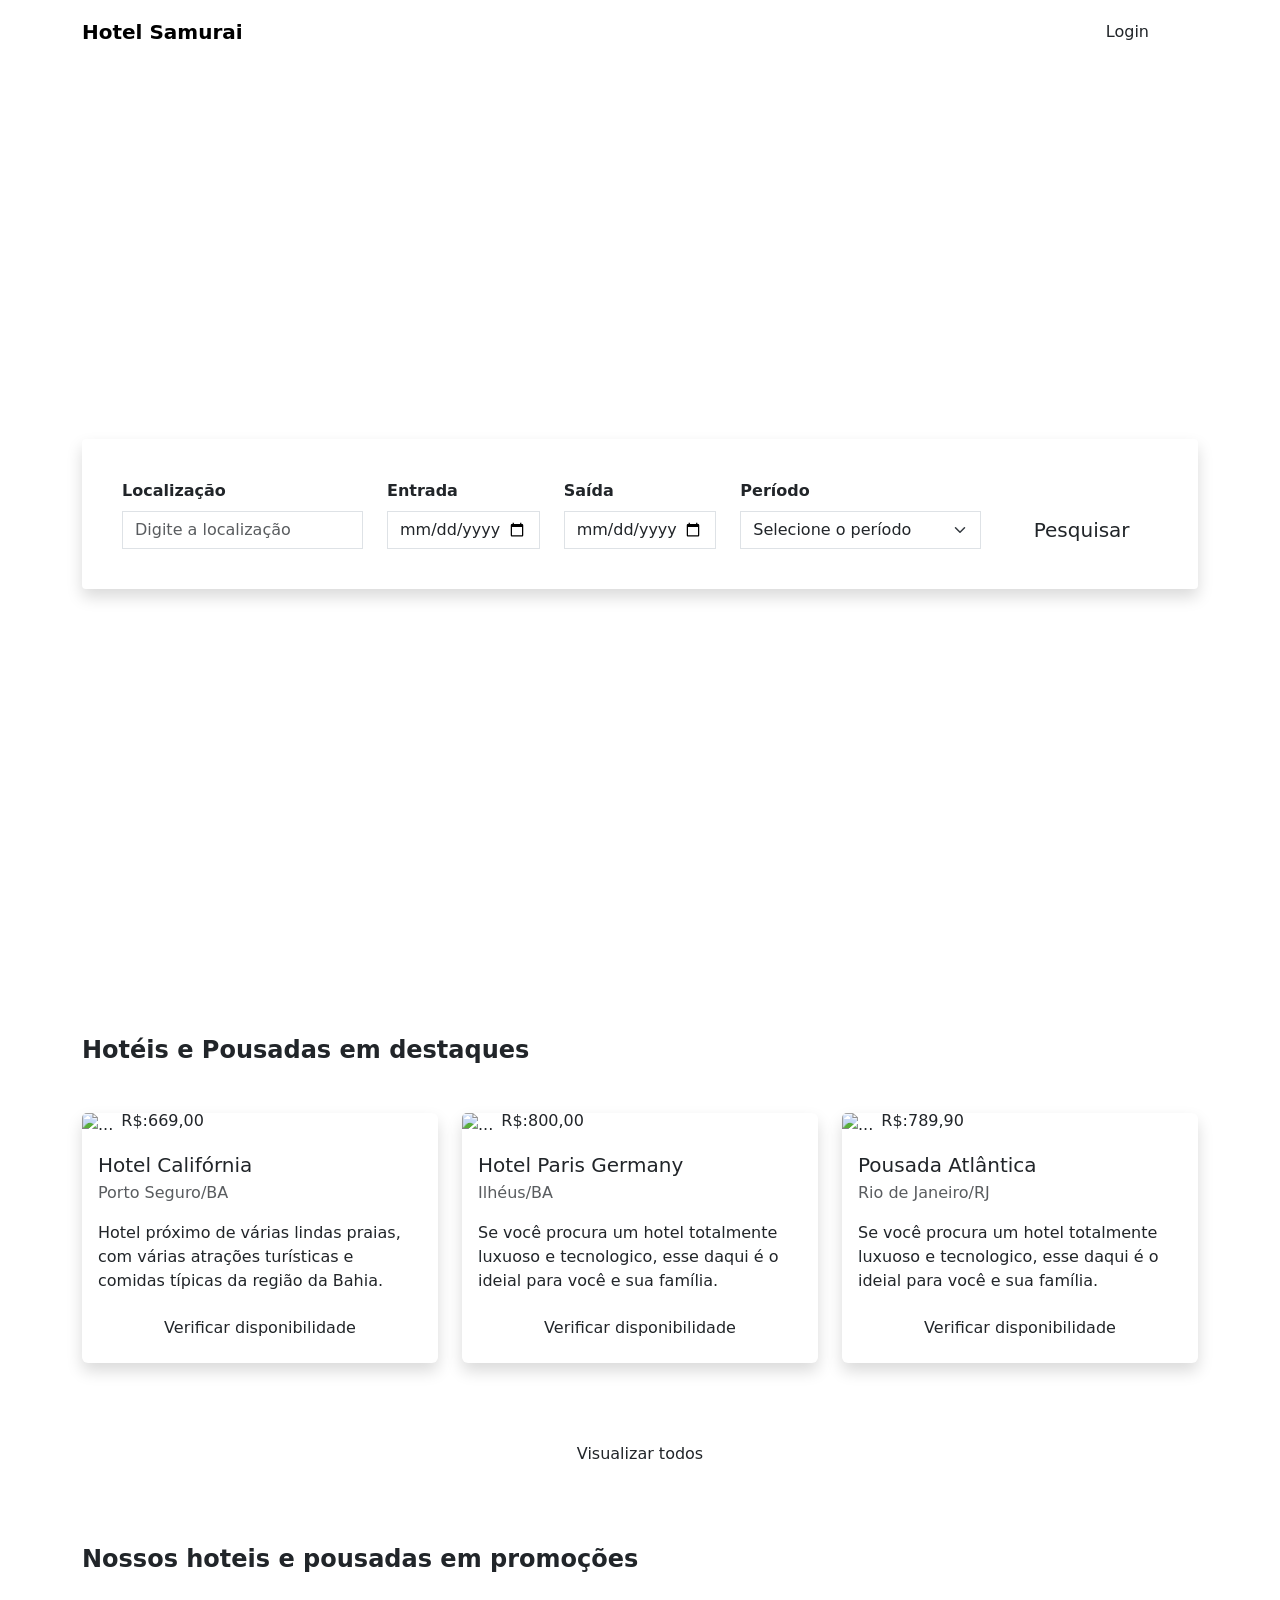
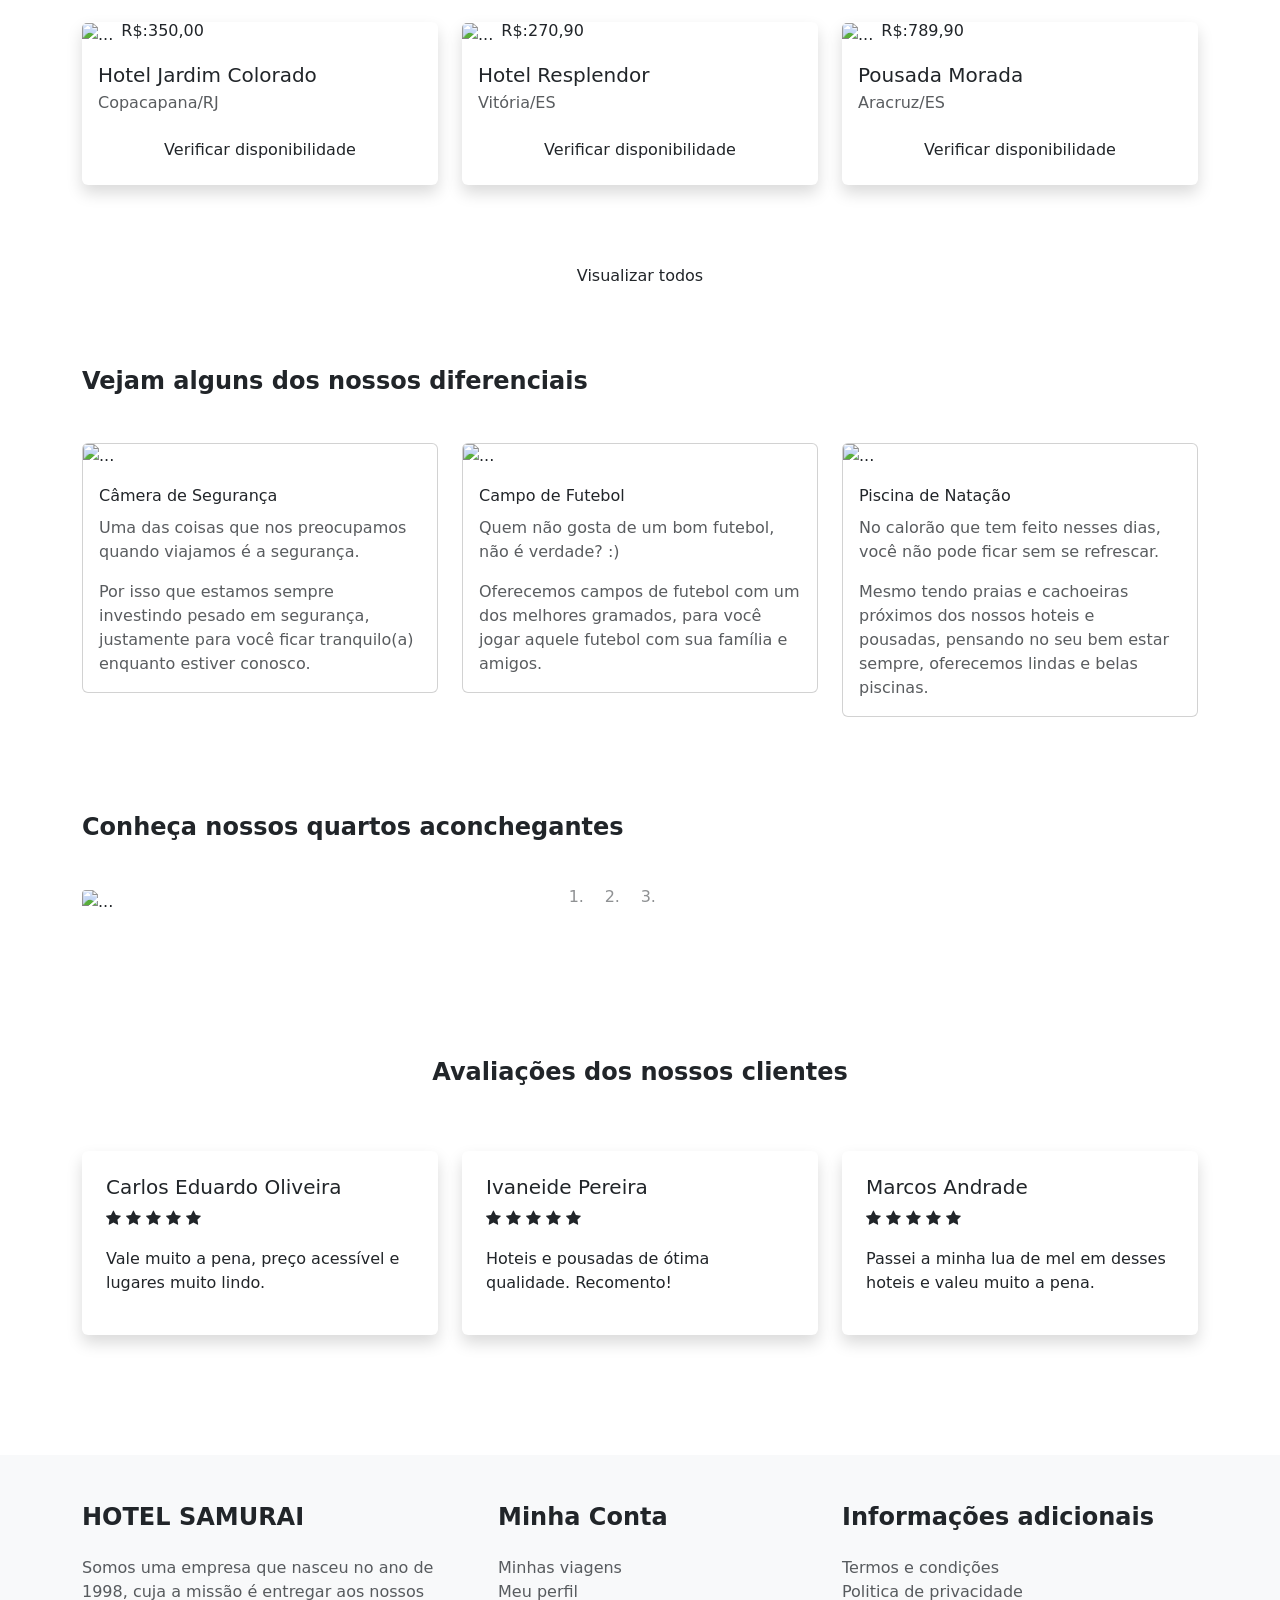
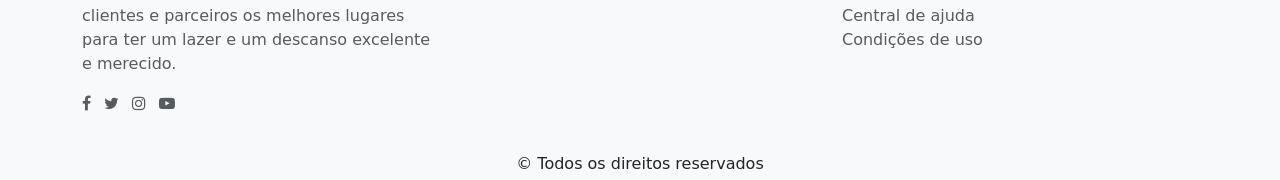
==== index.html @ 62ce8816 "Add files via upload" ====
<!DOCTYPE html>
<html lang="pt">

<head>
    <meta charset="UTF-8">
    <meta name="viewport" content="width=device-width, initial-scale=1.0">
    <title>Hotel Samurai</title>
    <link href="https://cdn.jsdelivr.net/npm/bootstrap@5.0.0-beta1/dist/css/bootstrap.min.css" rel="stylesheet"
        integrity="sha384-giJF6kkoqNQ00vy+HMDP7azOuL0xtbfIcaT9wjKHr8RbDVddVHyTfAAsrekwKmP1" crossorigin="anonymous">
    <link href="https://fonts.googleapis.com/css2?family=Material+Icons" rel="stylesheet">
    <link rel="stylesheet" href="https://stackpath.bootstrapcdn.com/font-awesome/4.7.0/css/font-awesome.min.css"
        integrity="sha384-wvfXpqpZZVQGK6TAh5PVlGOfQNHSoD2xbE+QkPxCAFlNEevoEH3Sl0sibVcOQVnN" crossorigin="anonymous">
    <link rel="stylesheet" href="style.css">
    <link href="./favicon.ico" rel="icon" type="image/x-icon"/>
</head>

<body>

    <nav class="navbar navbar-expand-lg navbar-light bg-white">
        <div class="container pt-1 pb-1">
            <a class="navbar-brand fw-bold" href="./index.html">Hotel Samurai</a>
            <button class="navbar-toggler" type="button" data-bs-toggle="collapse" data-bs-target="#navbarNav"
                aria-controls="navbarNav" aria-expanded="false" aria-label="Toggle navigation">
                <svg width="1.5em" height="1.5em" viewBox="0 0 16 16" class="bi bi-list" fill="currentColor"
                    xmlns="http://www.w3.org/2000/svg">
                    <path fill-rule="evenodd"
                        d="M2.5 11.5A.5.5 0 0 1 3 11h10a.5.5 0 0 1 0 1H3a.5.5 0 0 1-.5-.5zm0-4A.5.5 0 0 1 3 7h10a.5.5 0 0 1 0 1H3a.5.5 0 0 1-.5-.5zm0-4A.5.5 0 0 1 3 3h10a.5.5 0 0 1 0 1H3a.5.5 0 0 1-.5-.5z" />
                </svg>
            </button>
            <div class="collapse navbar-collapse d-lg-flex justify-content-lg-end" id="navbarNav">
                <ul class="navbar-nav">
                    <li class="nav-item d-block d-md-none d-lg-none pt-2 pb-2">
                        <a href="./login.html" type="button" class="btn btn-orange w-100 rounded-0">Login</a>
                    </li>
                    <li class="nav-item d-none d-md-block d-lg-block">
                        <a href="./login.html" type="button" class="btn btn-orange rounded-0 ps-lg-5 pe-lg-5">Login</a>
                    </li>
                </ul>
            </div>
        </div>
    </nav>

    <!-- Banner de Pesquisa -->
    <main class="w-100 min-vh-100 background-banner d-flex align-items-center">
        <div class="container">
            <div class="card rounded-1 border-0 p-1 pt-4 pb-4 p-lg-4 pb-md-0 pb-lg-0 shadow">
                <div class="card-body">
                    <form class="pb-lg-2" onsubmit="return false;">
                        <div class="row">
                            <div class="col-12 col-md-12 col-lg-3 mb-3">
                                <label for="localizacao" class="form-label fw-bold">Localização</label>
                                <input type="text" class="form-control rounded-0" name="localizacao" id="localizacao"
                                    placeholder="Digite a localização">
                            </div>
                            <div class="col-12 col-md-12 col-lg-2 mb-3">
                                <label for="entrada" class="form-label fw-bold">Entrada</label>
                                <input type="date" class="form-control rounded-0" name="entrada" id="entrada">
                            </div>
                            <div class="col-12 col-md-12 col-lg-2 mb-3">
                                <label for="saida" class="form-label fw-bold">Saída</label>
                                <input type="date" class="form-control rounded-0" name="saida" id="saida">
                            </div>
                            <div class="col-12 col-md-12 col-lg-3 mb-3">
                                <label for="periodo" class="form-label fw-bold">Período</label>
                                <select class="form-select rounded-0" name="periodo" id="periodo" aria-label="Default select example">
                                    <option value="" selected>Selecione o período</option>
                                    <option value="madrugada">Madrugada</option>
                                    <option value="manha">Manhã</option>
                                    <option value="tarde">Tarde</option>
                                    <option value="noite">Noite</option>
                                </select>
                            </div>
                            <div class="col-12 col-md-12 col-lg-2 mb-3 pt-3 d-lg-flex align-items-end">
                                <a href="./result.html"
                                    class="btn btn-lg btn-orange w-100 rounded-0 border-0 p-lg-1">Pesquisar</a>
                            </div>
                        </div>
                    </form>
                </div>
            </div>
        </div>
    </main>
    <!-- End Banner Pesquisa -->

    <!-- Destaques -->
    <main class="w-100 pb-5 pt-lg-4 pb-lg-5">
        <div class="container pt-5 pb-2 pt-lg-5 pb-lg-0">
            <h1 class="fs-4 text-center text-lg-start mb-5 fw-bold">Hotéis e Pousadas em destaques</h1>
            <div class="row mb-4">
                <div class="col-12 col-md-12 col-lg-4 mb-5">
                    <div class="card shadow border-0">
                        <div class="position-relative">
                            <img src="./assets/img/hoteis/hotel-1.jpeg" class="card-img-top" alt="...">
                            <span
                                class="position-absolute bottom-0 right-0 bg-color-orange ps-2 pe-2 pt-1 pb-1">R$:669,00</span>
                        </div>
                        <div class="card-body p-3">
                            <h5 class="card-title mb-1">Hotel Califórnia</h5>
                            <p class="text-muted">Porto Seguro/BA</p>
                            <p class="card-text">Hotel próximo de várias lindas praias, com várias atrações turísticas e comidas típicas
                                da região da Bahia.</p>
                            <a href="./unavailable.html" class="btn btn-orange rounded-0 w-100">Verificar disponibilidade</a>
                        </div>
                    </div>
                </div>
                <div class="col-12 col-md-12 col-lg-4 mb-5">
                    <div class="card shadow border-0">
                        <div class="position-relative">
                            <img src="./assets/img/hoteis/hotel-2.jpeg" class="card-img-top" alt="...">
                            <span
                                class="position-absolute bottom-0 right-0 bg-color-orange ps-2 pe-2 pt-1 pb-1">R$:800,00</span>
                        </div>
                        <div class="card-body p-3">
                            <h5 class="card-title mb-1">Hotel Paris Germany</h5>
                            <p class="text-muted">Ilhéus/BA</p>
                            <p class="card-text">Se você procura um hotel totalmente luxuoso e tecnologico, esse daqui é
                                o ideial para você e sua família.</p>
                            <a href="./available.html" class="btn btn-orange rounded-0 w-100">Verificar disponibilidade</a>
                        </div>
                    </div>
                </div>
                <div class="col-12 col-md-12 col-lg-4 mb-5">
                    <div class="card shadow border-0">
                        <div class="position-relative">
                            <img src="./assets/img/hoteis/hotel-3.jpeg" class="card-img-top" alt="...">
                            <span
                                class="position-absolute bottom-0 right-0 bg-color-orange ps-2 pe-2 pt-1 pb-1">R$:789,90</span>
                        </div>
                        <div class="card-body p-3">
                            <h5 class="card-title mb-1">Pousada Atlântica</h5>
                            <p class="text-muted">Rio de Janeiro/RJ</p>
                            <p class="card-text">Se você procura um hotel totalmente luxuoso e tecnologico, esse daqui é
                                o ideial para você e sua família.</p>
                            <a href="./unavailable.html" class="btn btn-orange rounded-0 w-100">Verificar disponibilidade</a>
                        </div>
                    </div>
                </div>
            </div>
            <div class="row">
                <div class="col-12 d-flex justify-content-center">
                    <a href="./all.html" class="btn btn-orange-outline ps-4 pe-4">Visualizar todos</a>
                </div>
            </div>
        </div>
    </main>
    <!-- End Destaques -->

    <!-- Combos -->
    <main class="w-100 pb-5 pb-lg-5">
        <div class="container">
            <div class="w-100 title mb-5 mb-md-5 mb-lg-5 pt-lg-4 pb-lg-0">
                <h1 class="fs-4 text-center text-lg-start mb-2 fw-bold">Nossos hoteis e pousadas em promoções</h1>
            </div>
            <div class="row mb-4">
                <div class="col-12 col-md-12 col-lg-4 mb-5">
                    <div class="card shadow border-0">
                        <div class="position-relative">
                            <img src="./assets/img/hoteis/hotel-4.jpeg" class="card-img-top" alt="...">
                            <span
                                class="position-absolute bottom-0 right-0 bg-color-roxo ps-2 pe-2 pt-1 pb-1">R$:350,00</span>
                        </div>
                        <div class="card-body p-3">
                            <h5 class="card-title mb-1">Hotel Jardim Colorado</h5>
                            <p class="text-muted">Copacapana/RJ</p>
                            <a href="./unavailable.html" class="btn btn-orange rounded-0 w-100">Verificar disponibilidade</a>
                        </div>
                    </div>
                </div>
                <div class="col-12 col-md-12 col-lg-4 mb-5">
                    <div class="card shadow border-0">
                        <div class="position-relative">
                            <img src="./assets/img/hoteis/hotel-7.jpeg" class="card-img-top" alt="...">
                            <span
                                class="position-absolute bottom-0 right-0 bg-color-roxo ps-2 pe-2 pt-1 pb-1">R$:270,90</span>
                        </div>
                        <div class="card-body p-3">
                            <h5 class="card-title mb-1">Hotel Resplendor</h5>
                            <p class="text-muted">Vitória/ES</p>
                            <a href="./available.html" class="btn btn-orange rounded-0 w-100">Verificar disponibilidade</a>
                        </div>
                    </div>
                </div>
                <div class="col-12 col-md-12 col-lg-4 mb-5">
                    <div class="card shadow border-0">
                        <div class="position-relative">
                            <img src="./assets/img/hoteis/hotel-9.jpg" class="card-img-top" alt="...">
                            <span
                                class="position-absolute bottom-0 right-0 bg-color-roxo ps-2 pe-2 pt-1 pb-1">R$:789,90</span>
                        </div>
                        <div class="card-body p-3">
                            <h5 class="card-title mb-1">Pousada Morada</h5>
                            <p class="text-muted">Aracruz/ES</p>
                            <a href="./unavailable.html" class="btn btn-orange rounded-0 w-100">Verificar disponibilidade</a>
                        </div>
                    </div>
                </div>
            </div>
            <div class="row">
                <div class="col-12 d-flex justify-content-center">
                    <a href="./all.html" class="btn btn-orange-outline ps-4 pe-4">Visualizar todos</a>
                </div>
            </div>
        </div>
    </main>
    <!-- End combos -->

    <!-- Diferenciais -->
    <main class="w-100">
        <div class="container">
            <div class="w-100 title mb-5 mb-md-5 mb-lg-5 pt-lg-4 pb-lg-0">
                <h1 class="fs-4 text-center text-md-start text-lg-start mb-2 fw-bold">Vejam alguns dos nossos diferenciais</h1>
            </div>
            <div class="row">
                <div class="col-12">
                    <div class="row">
                        <div class="col-12 col-md-4 col-lg-4 mb-4">
                            <div class="card">
                                <img src="./assets/img/utilidades/camera.jpeg" class="card-img-top" alt="...">
                                <div class="card-body">
                                    <div class="card-title">Câmera de Segurança</div>
                                    <p class="card-text text-muted">Uma das coisas que nos preocupamos quando viajamos é a segurança.</p>
                                    <p class="card-text text-muted">Por isso que estamos sempre investindo pesado em segurança, justamente para você ficar tranquilo(a) enquanto estiver conosco.</p>
                                </div>
                            </div>
                        </div>
                        <div class="col-12 col-md-4 col-lg-4 mb-4">
                            <div class="card">
                                <img src="./assets/img/utilidades/campo.jpeg" class="card-img-top" alt="...">
                                <div class="card-body">
                                    <div class="card-title">Campo de Futebol</div>
                                    <p class="card-text text-muted">Quem não gosta de um bom futebol, não é verdade? :)</p>
                                    <p class="card-text text-muted">Oferecemos campos de futebol com um dos melhores gramados, para você jogar aquele futebol com sua família e amigos.</p>
                                </div>
                            </div>
                        </div>
                        <div class="col-12 col-md-4 col-lg-4 mb-4">
                            <div class="card">
                                <img src="./assets/img/utilidades/piscina.jpeg" class="card-img-top" alt="...">
                                <div class="card-body">
                                    <div class="card-title">Piscina de Natação</div>
                                    <p class="card-text text-muted">No calorão que tem feito nesses dias, você não pode ficar sem se refrescar.</p>
                                    <p class="card-text text-muted">Mesmo tendo praias e cachoeiras próximos dos nossos hoteis e pousadas, pensando no seu bem estar sempre, oferecemos lindas e belas piscinas.</p>
                                </div>
                            </div>
                        </div>
                    </div>
                </div>
            </div>
        </div>
    </main>
    <!-- End Diferenciais -->

    <!-- Nossos quartos -->
    <main class="w-100 pb-4 pb-md-4 pt-lg-4 pb-lg-4">
        <div class="container pt-5 pb-2 pt-lg-5 pb-lg-5">
            <h1 class="fs-4 text-center text-lg-start mb-5 fw-bold">Conheça nossos quartos aconchegantes</h1>
            <div id="carouselExampleControls" class="carousel slide" data-bs-ride="carousel" data-bs-interval="0">
                <div class="carousel-inner">
                    <div class="carousel-item active">
                        <img src="./assets/img/quartos/quarto-1.jpeg" class="d-block w-100 rounded-1 carousel-item-img" alt="...">
                    </div>
                    <div class="carousel-item">
                        <img src="./assets/img/quartos/quarto-2.jpeg" class="d-block w-100 rounded-1 carousel-item-img" alt="...">
                    </div>
                    <div class="carousel-item">
                        <img src="./assets/img/quartos/quarto-3.jpeg" class="d-block w-100 rounded-1 carousel-item-img" alt="...">
                    </div>
                    <div class="carousel-item">
                        <img src="./assets/img/quartos/quarto-4.jpeg" class="d-block w-100 rounded-1 carousel-item-img" alt="...">
                    </div>
                    <div class="carousel-item">
                        <img src="./assets/img/quartos/quarto-5.jpeg" class="d-block w-100 rounded-1 carousel-item-img" alt="...">
                    </div>
                </div>
                <ol class="carousel-indicators">
                    <li data-bs-target="#carouselExampleControls" data-bs-slide-to="0" class="active"></li>
                    <li data-bs-target="#carouselExampleControls" data-bs-slide-to="1"></li>
                    <li data-bs-target="#carouselExampleControls" data-bs-slide-to="2"></li>
                </ol>
            </div>
        </div>
    </main>
    <!-- End Nossos quartos -->

    <!-- Avaliações -->
    <main class="w-100 pt-lg-4 pb-lg-5">
        <div class="container pt-5 pb-2 pt-lg-5 pb-lg-5">
            <div class="w-100 title mb-5 mb-md-5 mb-lg-5 pt-lg-0">
                <h1 class="fs-4 text-center text-lg-center mb-2 fw-bold">Avaliações dos nossos clientes</h1>
                <div class="line-orange m-auto"></div>
            </div>
            <div class="row pt-3 pt-md-3 pt-lg-3">
                <div class="col-12 col-md-12 col-lg-4 mb-4 mb-md-4">
                    <div class="card border-0 shadow p-2">
                        <div class="card-body">
                            <div class="w-100 mb-3">
                                <h4 class="fs-5">Carlos Eduardo Oliveira</h4>
                                <span class="star"><i class="fa fa-star" aria-hidden="true"></i></span>
                                <span class="star"><i class="fa fa-star" aria-hidden="true"></i></span>
                                <span class="star"><i class="fa fa-star" aria-hidden="true"></i></span>
                                <span class="star"><i class="fa fa-star" aria-hidden="true"></i></span>
                                <span class="star"><i class="fa fa-star" aria-hidden="true"></i></span>
                            </div>
                            <p>
                                Vale muito a pena, preço acessível e lugares muito lindo.
                            </p>
                        </div>
                    </div>
                </div>
                <div class="col-12 col-md-12 col-lg-4 mb-4 mb-md-4">
                    <div class="card border-0 shadow p-2">
                        <div class="card-body">
                            <div class="w-100 mb-3">
                                <h4 class="fs-5">Ivaneide Pereira</h4>
                                <span class="star"><i class="fa fa-star" aria-hidden="true"></i></span>
                                <span class="star"><i class="fa fa-star" aria-hidden="true"></i></span>
                                <span class="star"><i class="fa fa-star" aria-hidden="true"></i></span>
                                <span class="star"><i class="fa fa-star" aria-hidden="true"></i></span>
                                <span class="star"><i class="fa fa-star" aria-hidden="true"></i></span>
                            </div>
                            <p>
                                Hoteis e pousadas de ótima qualidade. Recomento!
                            </p>
                        </div>
                    </div>
                </div>
                <div class="col-12 col-md-12 col-lg-4 mb-4 mb-md-4">
                    <div class="card border-0 shadow p-2">
                        <div class="card-body">
                            <div class="w-100 mb-3">
                                <h4 class="fs-5">Marcos Andrade</h4>
                                <span class="star"><i class="fa fa-star" aria-hidden="true"></i></span>
                                <span class="star"><i class="fa fa-star" aria-hidden="true"></i></span>
                                <span class="star"><i class="fa fa-star" aria-hidden="true"></i></span>
                                <span class="star"><i class="fa fa-star" aria-hidden="true"></i></span>
                                <span class="star"><i class="fa fa-star" aria-hidden="true"></i></span>
                            </div>
                            <p>
                                Passei a minha lua de mel em desses hoteis e valeu muito a pena.
                            </p>
                        </div>
                    </div>
                </div>
            </div>
        </div>
    </main>
    <!-- End avaliações -->

    <!-- Footer -->
    <footer class="w-100 bg-light">
        <div class="container pt-5 pt-lg-5 pb-lg-3">
            <div class="row">
                <div class="col-12 col-md-3 col-lg-4 mb-3 mb-md-0 mb-lg-0">
                    <h4 class="fs-4 fw-bold text-uppercase mb-2 mb-md-4 mb-lg-4">Hotel Samurai</h4>
                    <p class="text-muted">
                        Somos uma empresa que nasceu no ano de 1998, cuja a missão é entregar aos nossos clientes e parceiros 
                        os melhores lugares para ter um lazer e um descanso excelente e merecido.
                    </p>
                    <p>
                        <a href="#" class="text-decoration-none text-muted me-1 me-md-1 me-lg-2"><i class="fa fa-facebook" aria-hidden="true"></i></a>
                        <a href="#" class="text-decoration-none text-muted me-1 me-md-1 me-lg-2"><i class="fa fa-twitter" aria-hidden="true"></i></a>
                        <a href="#" class="text-decoration-none text-muted me-1 me-md-1 me-lg-2"><i class="fa fa-instagram" aria-hidden="true"></i></a>
                        <a href="#" class="text-decoration-none text-muted me-1 me-md-1 me-lg-2"><i class="fa fa-youtube-play" aria-hidden="true"></i></a>
                    </p>
                </div>
                <div class="col-12 col-md-3 col-lg-4 pe-lg-0 ps-lg-5 mb-3 mb-md-0 mb-lg-0">
                    <h4 class="fs-4 fw-bold mb-2 mb-md-4 mb-lg-4">Minha Conta</h4>
                    <p class="mb-0"><a href="#" class="text-decoration-none text-muted">Minhas viagens</a></p>
                    <p class="mb-0"><a href="#" class="text-decoration-none text-muted">Meu perfil</a></p>
                </div>
                <div class="col-12 col-md-3 col-lg-4 mb-3 mb-md-0 mb-lg-0">
                    <h4 class="fs-4 fw-bold mb-2 mb-md-4 mb-lg-4">Informações adicionais</h4>
                    <p class="mb-0"><a href="#" class="text-decoration-none text-muted">Termos e condições</a></p>
                    <p class="mb-0"><a href="#" class="text-decoration-none text-muted">Politica de privacidade</a></p>
                    <p class="mb-0"><a href="#" class="text-decoration-none text-muted">Central de ajuda</a></p>
                    <p class="mb-0"><a href="#" class="text-decoration-none text-muted">Condições de uso</a></p>
                </div>
            </div>
        </div>
        <div class="w-100 bg-color-orange d-flex justify-content-center align-items-center">
            <p class="mb-0 pt-1 pb-1">
                &copy; Todos os direitos reservados
            </p>
        </div>
    </footer>
    <!-- End Footer -->

</body>
<script src="https://cdn.jsdelivr.net/npm/@popperjs/core@2.5.4/dist/umd/popper.min.js"
    integrity="sha384-q2kxQ16AaE6UbzuKqyBE9/u/KzioAlnx2maXQHiDX9d4/zp8Ok3f+M7DPm+Ib6IU"
    crossorigin="anonymous"></script>
<script src="https://cdn.jsdelivr.net/npm/bootstrap@5.0.0-beta1/dist/js/bootstrap.min.js"
    integrity="sha384-pQQkAEnwaBkjpqZ8RU1fF1AKtTcHJwFl3pblpTlHXybJjHpMYo79HY3hIi4NKxyj"
    crossorigin="anonymous"></script>
</html>
---- style.css ----
@import './assets/css/theme.css';
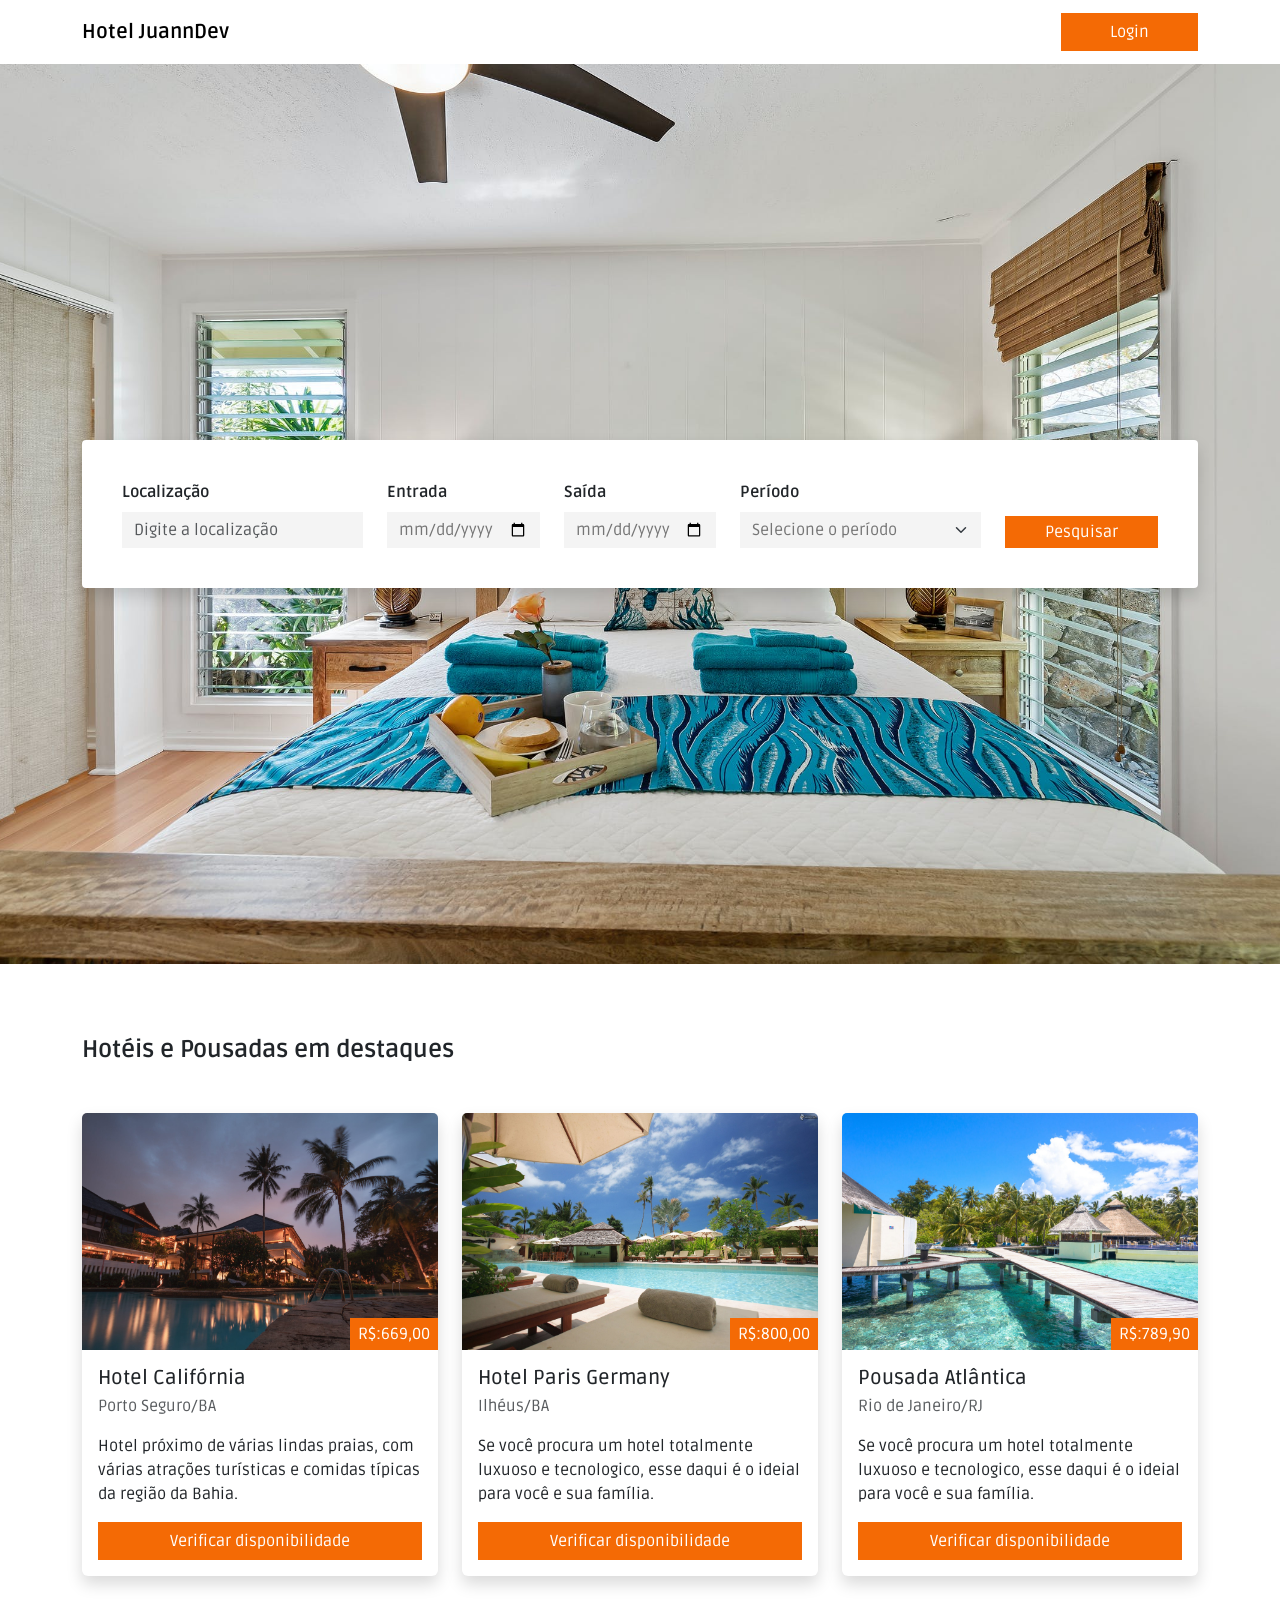
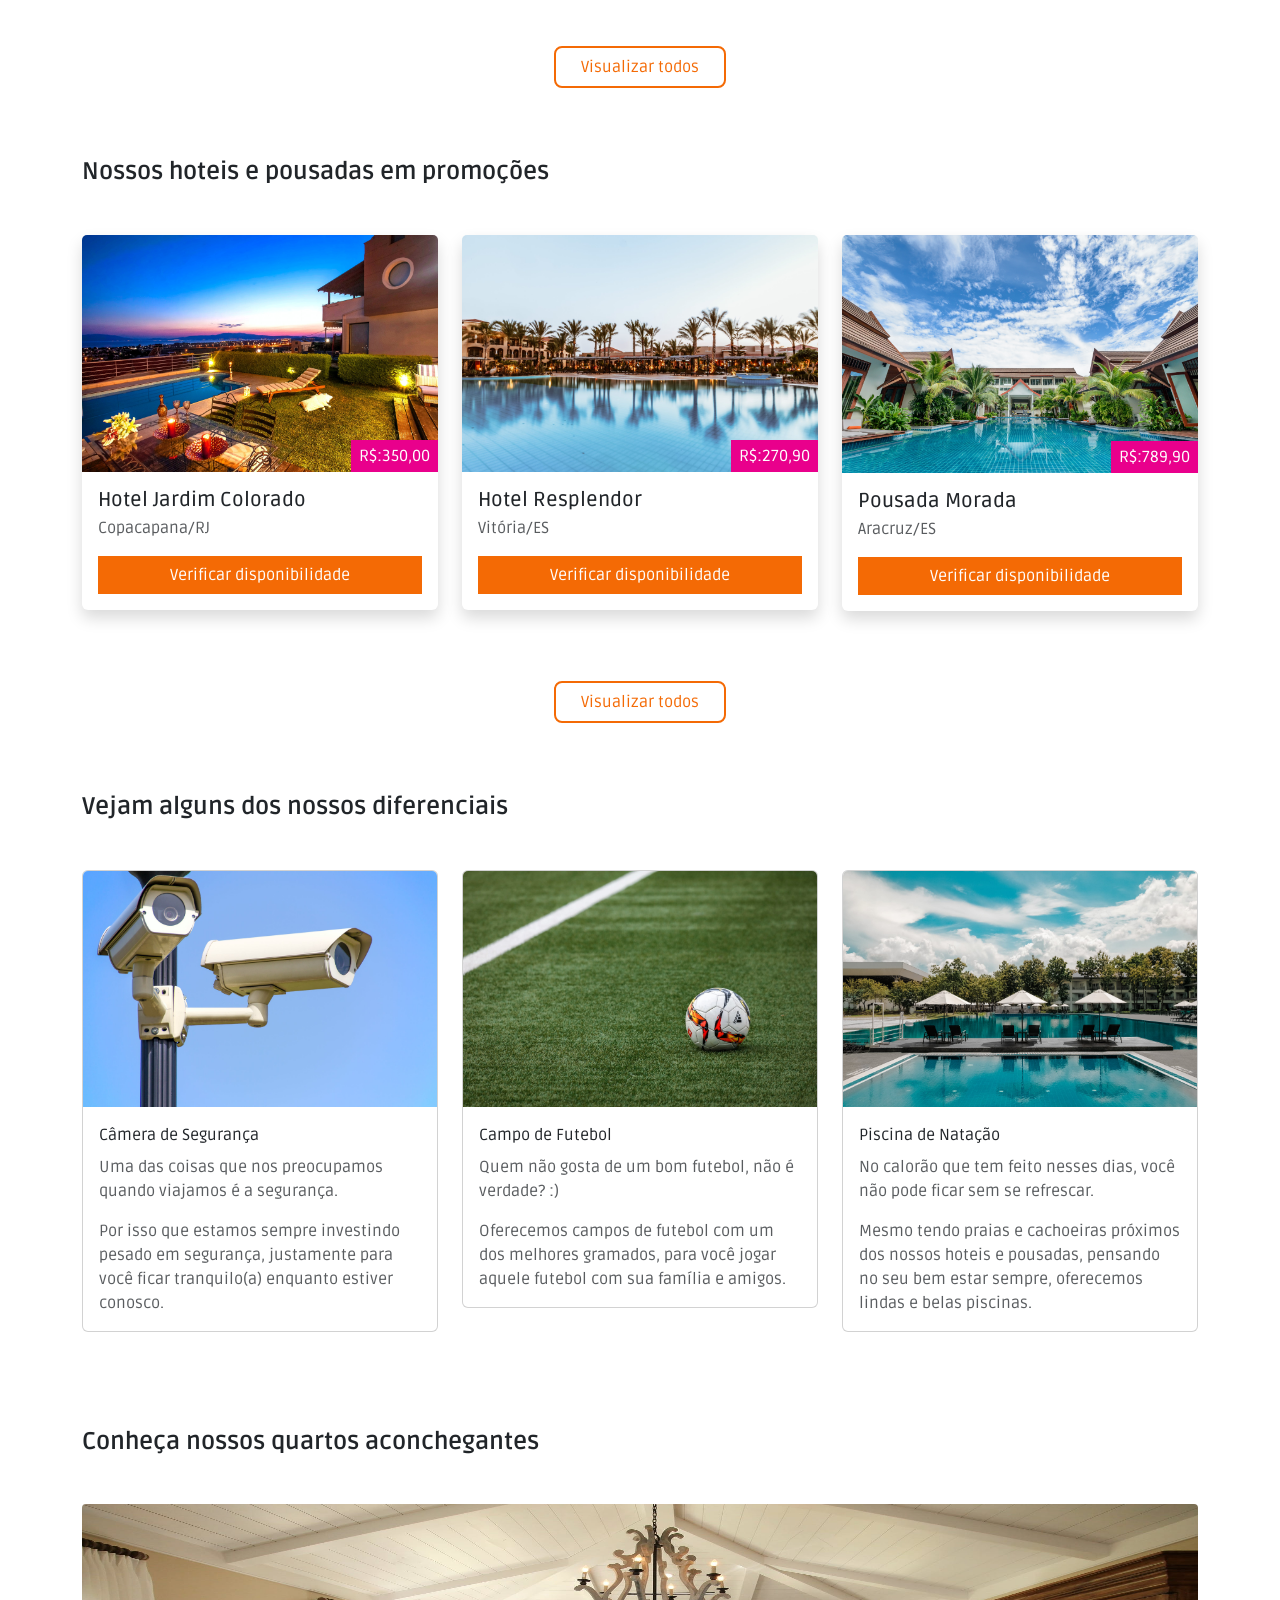
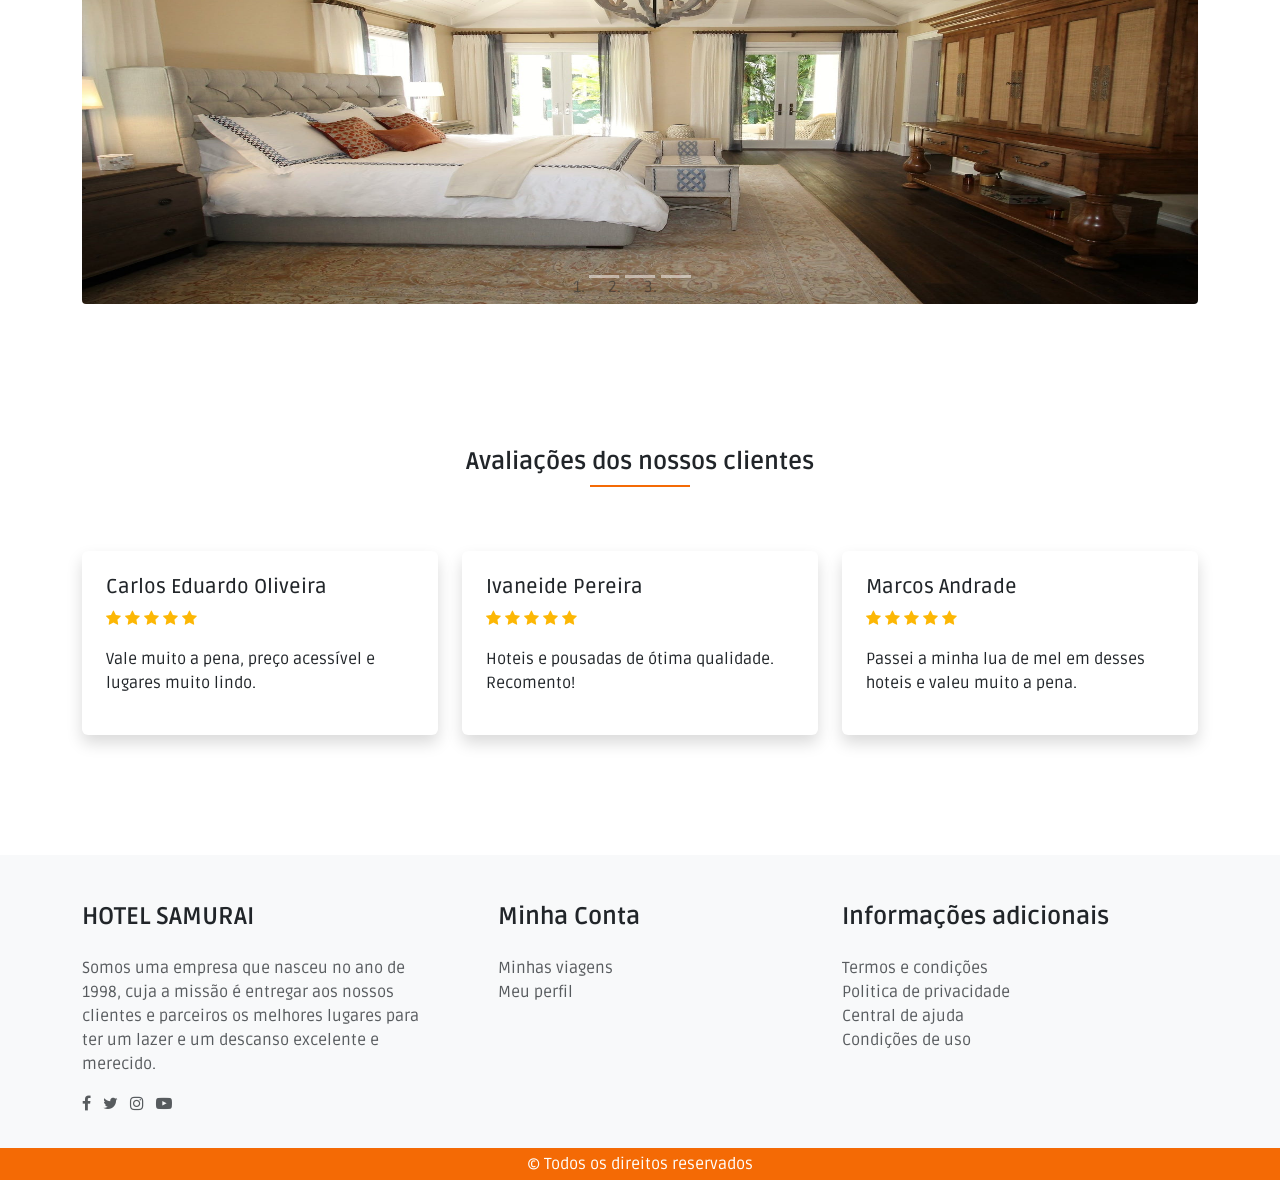
==== commit 18bad417: "docs: update readme and project title in index.html" ====
--- a/index.html
+++ b/index.html
@@ -4,7 +4,7 @@
 <head>
     <meta charset="UTF-8">
     <meta name="viewport" content="width=device-width, initial-scale=1.0">
-    <title>Hotel Samurai</title>
+    <title>Hotel JuannDev</title>
     <link href="https://cdn.jsdelivr.net/npm/bootstrap@5.0.0-beta1/dist/css/bootstrap.min.css" rel="stylesheet"
         integrity="sha384-giJF6kkoqNQ00vy+HMDP7azOuL0xtbfIcaT9wjKHr8RbDVddVHyTfAAsrekwKmP1" crossorigin="anonymous">
     <link href="https://fonts.googleapis.com/css2?family=Material+Icons" rel="stylesheet">
@@ -18,7 +18,7 @@
 
     <nav class="navbar navbar-expand-lg navbar-light bg-white">
         <div class="container pt-1 pb-1">
-            <a class="navbar-brand fw-bold" href="./index.html">Hotel Samurai</a>
+            <a class="navbar-brand fw-bold" href="./index.html">Hotel JuannDev</a>
             <button class="navbar-toggler" type="button" data-bs-toggle="collapse" data-bs-target="#navbarNav"
                 aria-controls="navbarNav" aria-expanded="false" aria-label="Toggle navigation">
                 <svg width="1.5em" height="1.5em" viewBox="0 0 16 16" class="bi bi-list" fill="currentColor"
